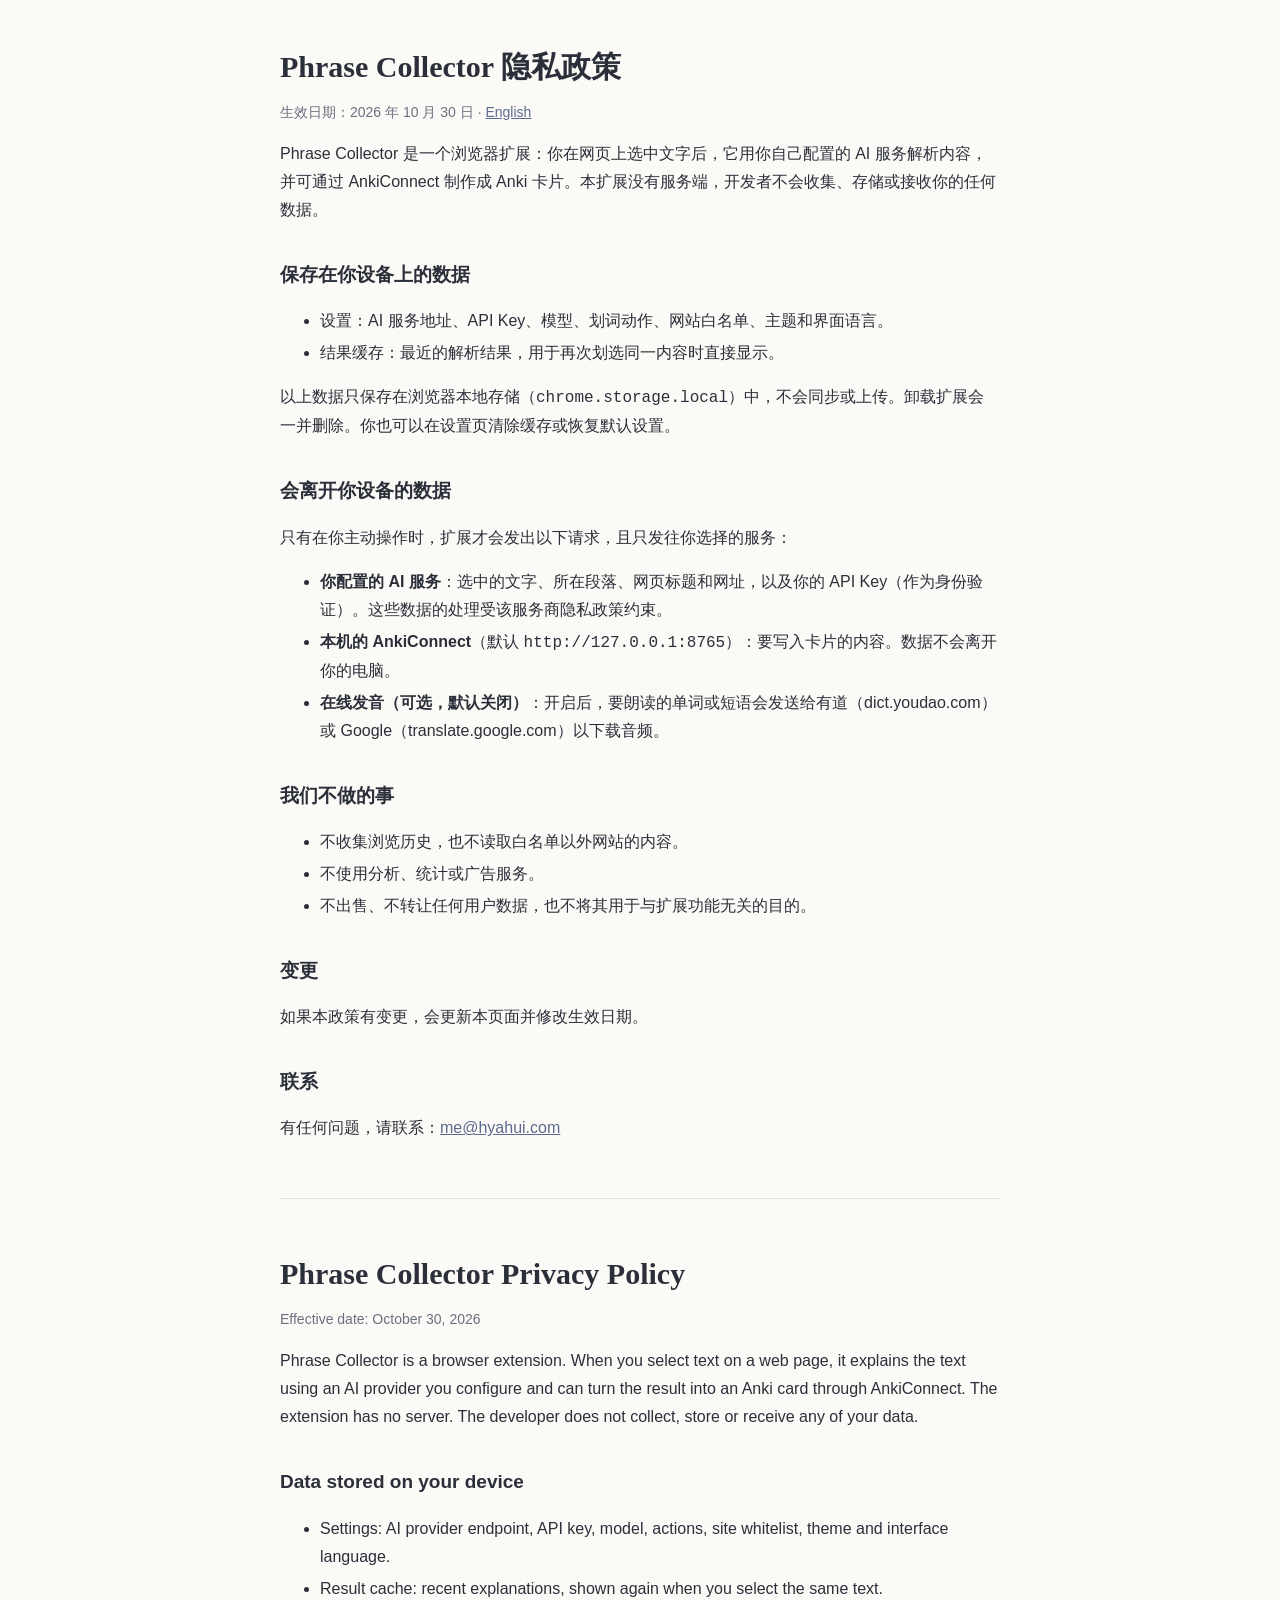
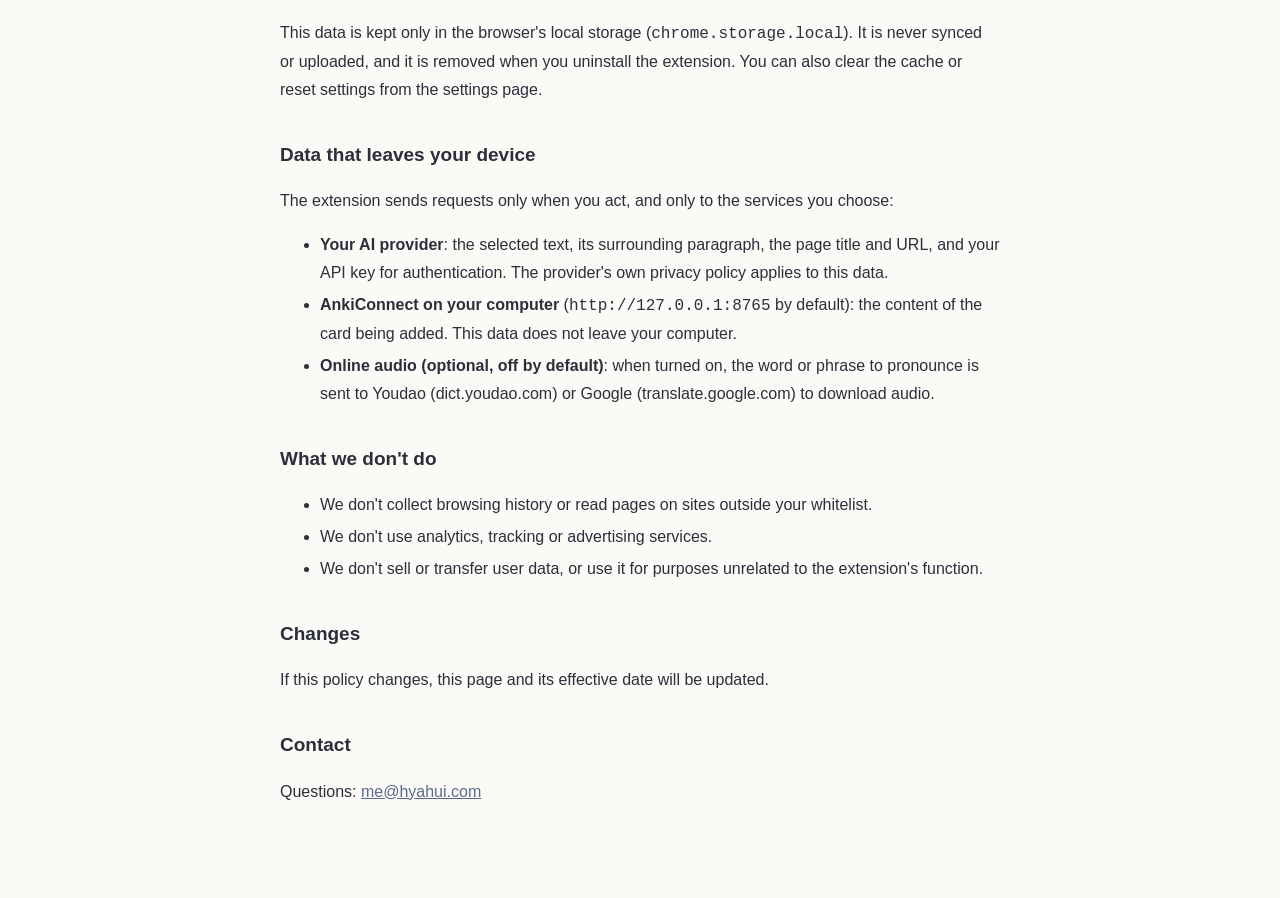
==== docs/privacy-policy.html @ 7d3c356b "docs: publish bilingual privacy policy with contact email" ====
<!doctype html>
<html lang="zh-CN">
<head>
<meta charset="utf-8">
<meta name="viewport" content="width=device-width, initial-scale=1">
<title>Phrase Collector Privacy Policy · 隐私政策</title>
<style>
  :root { --fg: #2b2f3a; --muted: #6b7080; --line: #e4e2dc; --bg: #fbfaf7; --accent: #5d6a8f; }
  @media (prefers-color-scheme: dark) { :root { --fg: #e6e7ec; --muted: #a2a6b4; --line: #33364a; --bg: #1c1d26; --accent: #a9b4d8; } }
  body { margin: 0; background: var(--bg); color: var(--fg); font: 16px/1.75 -apple-system, "Segoe UI", "PingFang SC", "Noto Sans CJK SC", sans-serif; }
  main { max-width: 720px; margin: 0 auto; padding: 48px 20px 80px; }
  h1 { font: 600 30px/1.25 Georgia, serif; margin: 0 0 6px; }
  h2 { font-size: 19px; margin: 34px 0 8px; }
  .meta { color: var(--muted); font-size: 14px; }
  nav a, a { color: var(--accent); }
  hr { border: 0; border-top: 1px solid var(--line); margin: 56px 0; }
  li { margin: 4px 0; }
</style>
</head>
<body>
<main>
<h1>Phrase Collector 隐私政策</h1>
<p class="meta">生效日期：2026 年 10 月 30 日 · <a href="#english">English</a></p>

<p>Phrase Collector 是一个浏览器扩展：你在网页上选中文字后，它用你自己配置的 AI 服务解析内容，并可通过 AnkiConnect 制作成 Anki 卡片。本扩展没有服务端，开发者不会收集、存储或接收你的任何数据。</p>

<h2>保存在你设备上的数据</h2>
<ul>
  <li>设置：AI 服务地址、API Key、模型、划词动作、网站白名单、主题和界面语言。</li>
  <li>结果缓存：最近的解析结果，用于再次划选同一内容时直接显示。</li>
</ul>
<p>以上数据只保存在浏览器本地存储（<code>chrome.storage.local</code>）中，不会同步或上传。卸载扩展会一并删除。你也可以在设置页清除缓存或恢复默认设置。</p>

<h2>会离开你设备的数据</h2>
<p>只有在你主动操作时，扩展才会发出以下请求，且只发往你选择的服务：</p>
<ul>
  <li><b>你配置的 AI 服务</b>：选中的文字、所在段落、网页标题和网址，以及你的 API Key（作为身份验证）。这些数据的处理受该服务商隐私政策约束。</li>
  <li><b>本机的 AnkiConnect</b>（默认 <code>http://127.0.0.1:8765</code>）：要写入卡片的内容。数据不会离开你的电脑。</li>
  <li><b>在线发音（可选，默认关闭）</b>：开启后，要朗读的单词或短语会发送给有道（dict.youdao.com）或 Google（translate.google.com）以下载音频。</li>
</ul>

<h2>我们不做的事</h2>
<ul>
  <li>不收集浏览历史，也不读取白名单以外网站的内容。</li>
  <li>不使用分析、统计或广告服务。</li>
  <li>不出售、不转让任何用户数据，也不将其用于与扩展功能无关的目的。</li>
</ul>

<h2>变更</h2>
<p>如果本政策有变更，会更新本页面并修改生效日期。</p>

<h2>联系</h2>
<p>有任何问题，请联系：<a href="mailto:me@hyahui.com">me@hyahui.com</a></p>

<hr>

<h1 id="english">Phrase Collector Privacy Policy</h1>
<p class="meta">Effective date: October 30, 2026</p>

<p>Phrase Collector is a browser extension. When you select text on a web page, it explains the text using an AI provider you configure and can turn the result into an Anki card through AnkiConnect. The extension has no server. The developer does not collect, store or receive any of your data.</p>

<h2>Data stored on your device</h2>
<ul>
  <li>Settings: AI provider endpoint, API key, model, actions, site whitelist, theme and interface language.</li>
  <li>Result cache: recent explanations, shown again when you select the same text.</li>
</ul>
<p>This data is kept only in the browser's local storage (<code>chrome.storage.local</code>). It is never synced or uploaded, and it is removed when you uninstall the extension. You can also clear the cache or reset settings from the settings page.</p>

<h2>Data that leaves your device</h2>
<p>The extension sends requests only when you act, and only to the services you choose:</p>
<ul>
  <li><b>Your AI provider</b>: the selected text, its surrounding paragraph, the page title and URL, and your API key for authentication. The provider's own privacy policy applies to this data.</li>
  <li><b>AnkiConnect on your computer</b> (<code>http://127.0.0.1:8765</code> by default): the content of the card being added. This data does not leave your computer.</li>
  <li><b>Online audio (optional, off by default)</b>: when turned on, the word or phrase to pronounce is sent to Youdao (dict.youdao.com) or Google (translate.google.com) to download audio.</li>
</ul>

<h2>What we don't do</h2>
<ul>
  <li>We don't collect browsing history or read pages on sites outside your whitelist.</li>
  <li>We don't use analytics, tracking or advertising services.</li>
  <li>We don't sell or transfer user data, or use it for purposes unrelated to the extension's function.</li>
</ul>

<h2>Changes</h2>
<p>If this policy changes, this page and its effective date will be updated.</p>

<h2>Contact</h2>
<p>Questions: <a href="mailto:me@hyahui.com">me@hyahui.com</a></p>
</main>
</body>
</html>
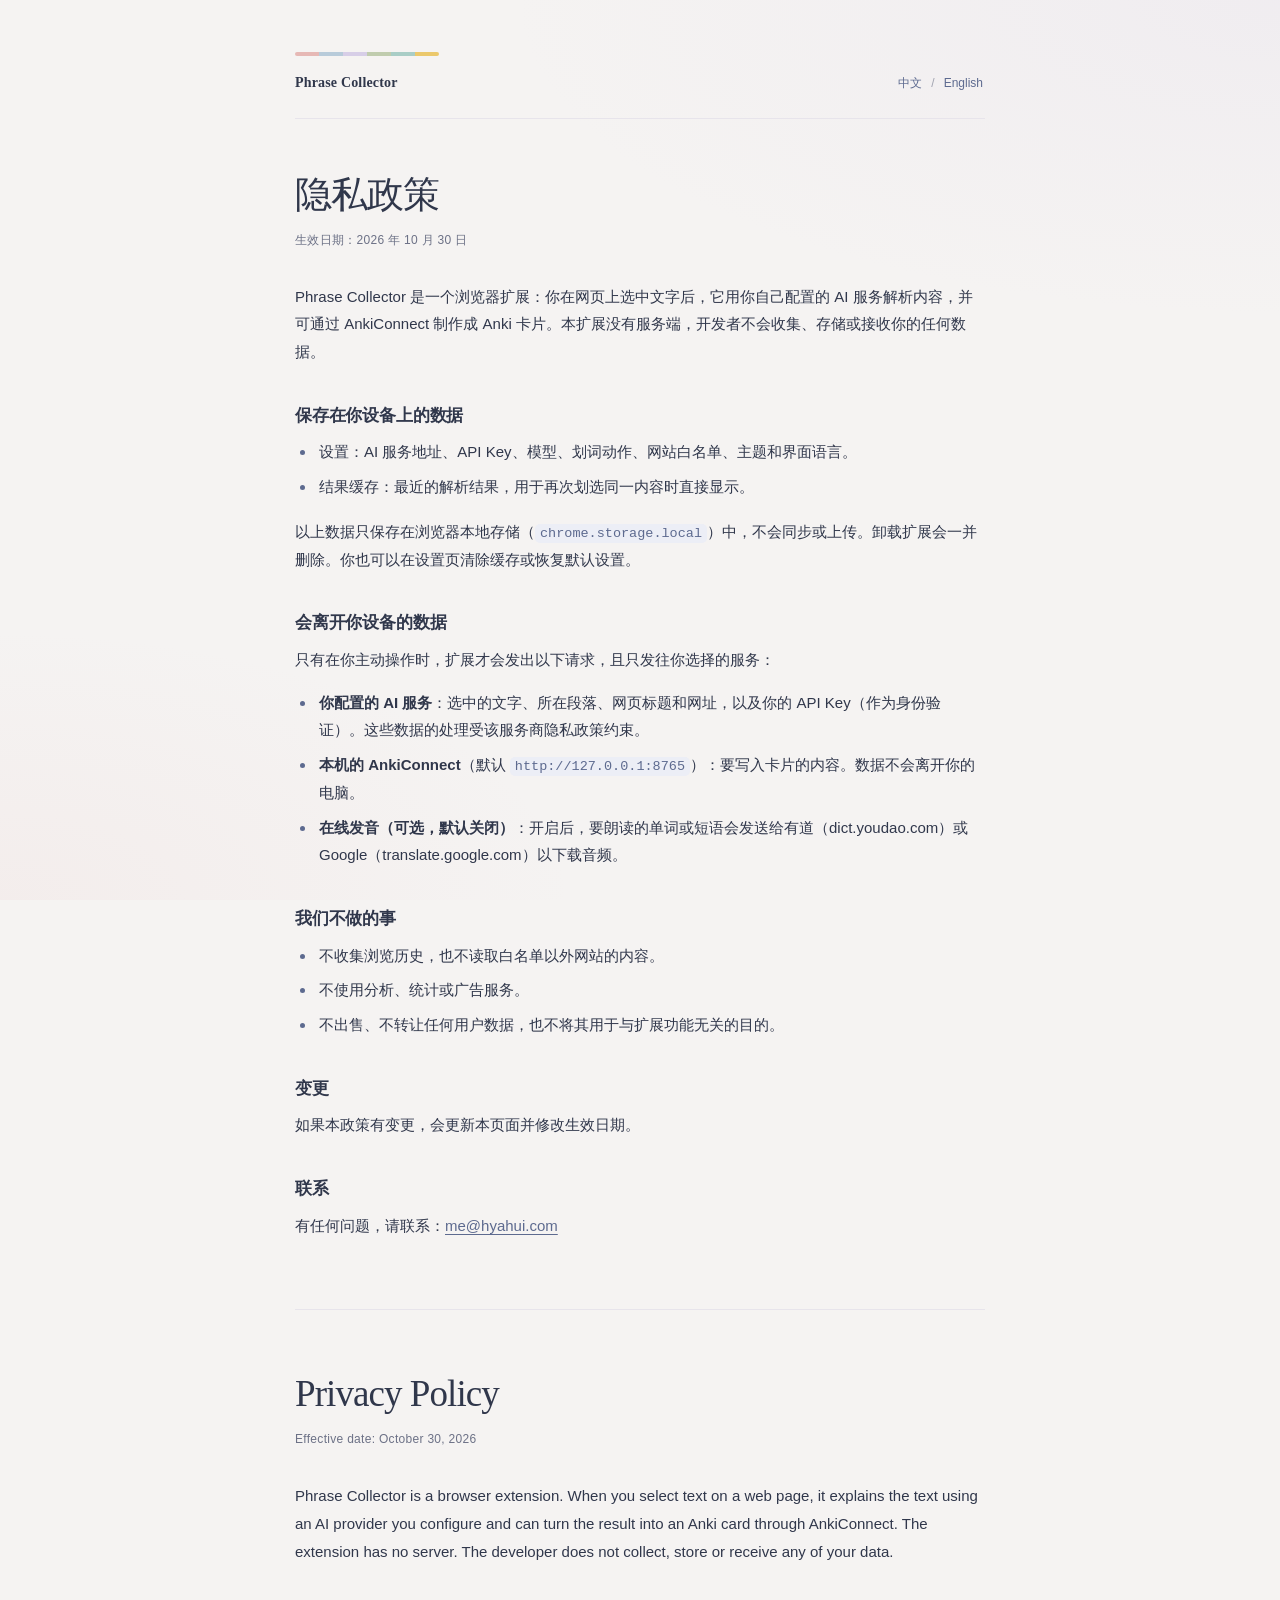
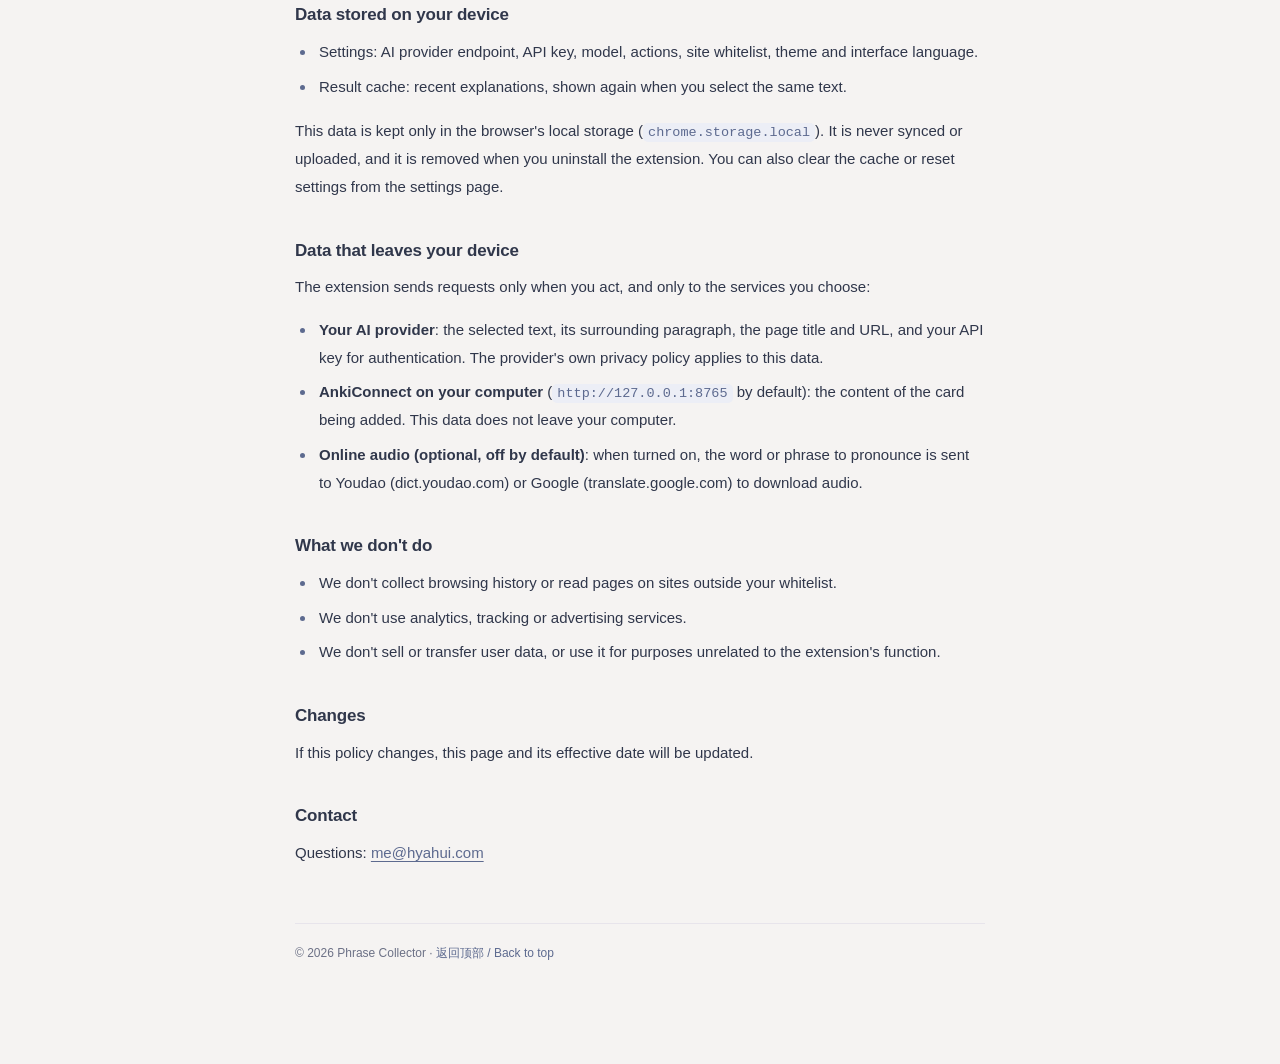
==== commit 0e999ba5: "style: align Phrase Collector privacy page with Selectiophile design" ====
--- a/docs/privacy-policy.html
+++ b/docs/privacy-policy.html
@@ -1,26 +1,127 @@
 <!doctype html>
 <html lang="zh-CN">
 <head>
-<meta charset="utf-8">
-<meta name="viewport" content="width=device-width, initial-scale=1">
-<title>Phrase Collector Privacy Policy · 隐私政策</title>
-<style>
-  :root { --fg: #2b2f3a; --muted: #6b7080; --line: #e4e2dc; --bg: #fbfaf7; --accent: #5d6a8f; }
-  @media (prefers-color-scheme: dark) { :root { --fg: #e6e7ec; --muted: #a2a6b4; --line: #33364a; --bg: #1c1d26; --accent: #a9b4d8; } }
-  body { margin: 0; background: var(--bg); color: var(--fg); font: 16px/1.75 -apple-system, "Segoe UI", "PingFang SC", "Noto Sans CJK SC", sans-serif; }
-  main { max-width: 720px; margin: 0 auto; padding: 48px 20px 80px; }
-  h1 { font: 600 30px/1.25 Georgia, serif; margin: 0 0 6px; }
-  h2 { font-size: 19px; margin: 34px 0 8px; }
-  .meta { color: var(--muted); font-size: 14px; }
-  nav a, a { color: var(--accent); }
-  hr { border: 0; border-top: 1px solid var(--line); margin: 56px 0; }
-  li { margin: 4px 0; }
-</style>
+  <meta charset="utf-8">
+  <meta name="viewport" content="width=device-width, initial-scale=1">
+  <meta name="color-scheme" content="light dark">
+  <meta name="description" content="Phrase Collector browser extension privacy policy. Read how local data, optional AI services, AnkiConnect and audio are handled.">
+  <title>Privacy Policy · Phrase Collector</title>
+  <style>
+    :root {
+      /* Phrase Collector's dusk palette, adapted for a quiet editorial page. */
+      --paper: #f5f3f2;
+      --surface: #fffdfb;
+      --ink: #30374b;
+      --soft: #6c7186;
+      --rule: #e7e4eb;
+      --accent: #5d6a8f;
+      --focus: #838cac;
+      --accent-soft: #eceef6;
+      --c1: #e6b8b5; --c2: #b8cbda; --c3: #d7cee7;
+      --c4: #c0ccae; --c5: #a9cdc6; --c6: #ebc86c;
+      color-scheme: light;
+    }
+    @media (prefers-color-scheme: dark) {
+      :root {
+        --paper: #202431;
+        --surface: #272d3d;
+        --ink: #e8e9f1;
+        --soft: #b0b5c9;
+        --rule: #41475a;
+        --accent: #bac6e9;
+        --focus: #a9a7cf;
+        --accent-soft: #343d55;
+        --c1: #d7a6aa; --c2: #91b9d0; --c3: #baa9d3;
+        --c4: #a6b99a; --c5: #8cb9b1; --c6: #d6b868;
+        color-scheme: dark;
+      }
+    }
+    *, *::before, *::after { box-sizing: border-box; }
+    html { scroll-behavior: smooth; }
+    body {
+      margin: 0;
+      background:
+        radial-gradient(ellipse 60% 35% at 100% 0%, color-mix(in srgb, var(--c3) 17%, transparent), transparent),
+        radial-gradient(ellipse 45% 30% at 0% 100%, color-mix(in srgb, var(--c1) 10%, transparent), transparent),
+        var(--paper);
+      background-attachment: fixed;
+      color: var(--ink);
+      font: 15px/1.85 -apple-system, BlinkMacSystemFont, "Segoe UI", "Noto Sans SC", "PingFang SC", "Microsoft YaHei", sans-serif;
+      -webkit-font-smoothing: antialiased;
+    }
+    ::selection { background: color-mix(in srgb, var(--c3) 65%, transparent); }
+    main { max-width: 754px; padding: 52px 32px 100px; margin: 0 auto; }
+    .top {
+      position: relative;
+      display: flex; align-items: center; justify-content: space-between; gap: 20px;
+      border-bottom: 1px solid var(--rule);
+      padding: 20px 0 24px; margin-bottom: 52px;
+    }
+    .top::before {
+      content: ""; position: absolute; left: 0; top: 0;
+      width: 144px; height: 4px; border-radius: 12px;
+      background: linear-gradient(90deg, var(--c1) 0 16.66%, var(--c2) 16.66% 33.33%, var(--c3) 33.33% 50%, var(--c4) 50% 66.66%, var(--c5) 66.66% 83.33%, var(--c6) 83.33% 100%);
+    }
+    .wordmark {
+      color: var(--ink); text-decoration: none;
+      font: 600 14px/1.4 Georgia, "Noto Serif SC", "Songti SC", serif;
+      letter-spacing: .012em;
+    }
+    .wordmark:hover { color: var(--accent); }
+    .lang { color: var(--soft); font-size: 12px; white-space: nowrap; }
+    .lang a { text-decoration: none; padding: 5px 2px; }
+    .lang .sep { padding: 0 7px; color: var(--soft); opacity: .6; }
+    h1 {
+      margin: 0 0 10px;
+      font: 400 37px/1.28 Georgia, "Noto Serif SC", "Songti SC", serif;
+      letter-spacing: -.025em;
+    }
+    .meta { color: var(--soft); font-size: 12px; letter-spacing: .025em; margin: 0 0 32px; }
+    h2 {
+      font: 600 17px/1.5 -apple-system, BlinkMacSystemFont, "Segoe UI", "Noto Sans SC", "PingFang SC", sans-serif;
+      letter-spacing: -.01em; margin: 37px 0 10px;
+    }
+    p { margin: 0 0 15px; }
+    ul { margin: 8px 0 17px; padding-left: 21px; }
+    li { padding-left: 3px; margin-bottom: 7px; }
+    li::marker { color: var(--accent); }
+    a { color: var(--accent); text-underline-offset: 3px; text-decoration-thickness: 1px; }
+    a:hover { text-decoration: underline; }
+    a:focus-visible { outline: 3px solid var(--focus); outline-offset: 4px; border-radius: 2px; }
+    code {
+      font: .9em ui-monospace, SFMono-Regular, Menlo, Consolas, monospace;
+      color: var(--accent); background: var(--accent-soft);
+      padding: 2px 5px; border-radius: 5px; overflow-wrap: anywhere;
+    }
+    .divider { border: none; border-top: 1px solid var(--rule); margin: 70px 0 60px; }
+    .foot {
+      margin-top: 56px; padding-top: 18px; border-top: 1px solid var(--rule);
+      color: var(--soft); font-size: 12px;
+    }
+    .foot a { text-decoration: none; }
+    #chinese, #english { scroll-margin-top: 28px; }
+    @media (max-width: 600px) {
+      main { padding: 24px 22px 68px; }
+      .top { padding: 18px 0 20px; margin-bottom: 38px; }
+      .top::before { width: 120px; height: 3px; }
+      h1 { font-size: 31px; }
+      body { font-size: 14px; line-height: 1.8; }
+      h2 { font-size: 16px; margin-top: 30px; }
+      .divider { margin: 54px 0 44px; }
+    }
+    @media (prefers-reduced-motion: reduce) { html { scroll-behavior: auto; } }
+  </style>
 </head>
 <body>
-<main>
-<h1>Phrase Collector 隐私政策</h1>
-<p class="meta">生效日期：2026 年 10 月 30 日 · <a href="#english">English</a></p>
+  <main>
+    <header class="top">
+      <a class="wordmark" href="https://github.com/ChristinaHyh/Phrase-Collector">Phrase Collector</a>
+      <nav class="lang" aria-label="Language / 语言"><a href="#chinese" lang="zh-CN">中文</a><span class="sep">/</span><a href="#english" lang="en">English</a></nav>
+    </header>
+
+    <section id="chinese" lang="zh-CN" aria-labelledby="title-zh">
+<h1 id="title-zh">隐私政策</h1>
+<p class="meta">生效日期：2026 年 10 月 30 日</p>
 
 <p>Phrase Collector 是一个浏览器扩展：你在网页上选中文字后，它用你自己配置的 AI 服务解析内容，并可通过 AnkiConnect 制作成 Anki 卡片。本扩展没有服务端，开发者不会收集、存储或接收你的任何数据。</p>
 
@@ -51,10 +152,12 @@
 
 <h2>联系</h2>
 <p>有任何问题，请联系：<a href="mailto:me@hyahui.com">me@hyahui.com</a></p>
+    </section>
 
-<hr>
+    <hr class="divider">
 
-<h1 id="english">Phrase Collector Privacy Policy</h1>
+    <section id="english" lang="en" aria-labelledby="title-en">
+<h1 id="title-en">Privacy Policy</h1>
 <p class="meta">Effective date: October 30, 2026</p>
 
 <p>Phrase Collector is a browser extension. When you select text on a web page, it explains the text using an AI provider you configure and can turn the result into an Anki card through AnkiConnect. The extension has no server. The developer does not collect, store or receive any of your data.</p>
@@ -86,6 +189,8 @@
 
 <h2>Contact</h2>
 <p>Questions: <a href="mailto:me@hyahui.com">me@hyahui.com</a></p>
-</main>
+    </section>
+    <footer class="foot">© 2026 Phrase Collector · <a href="#chinese">返回顶部 / Back to top</a></footer>
+  </main>
 </body>
-</html>+</html>
